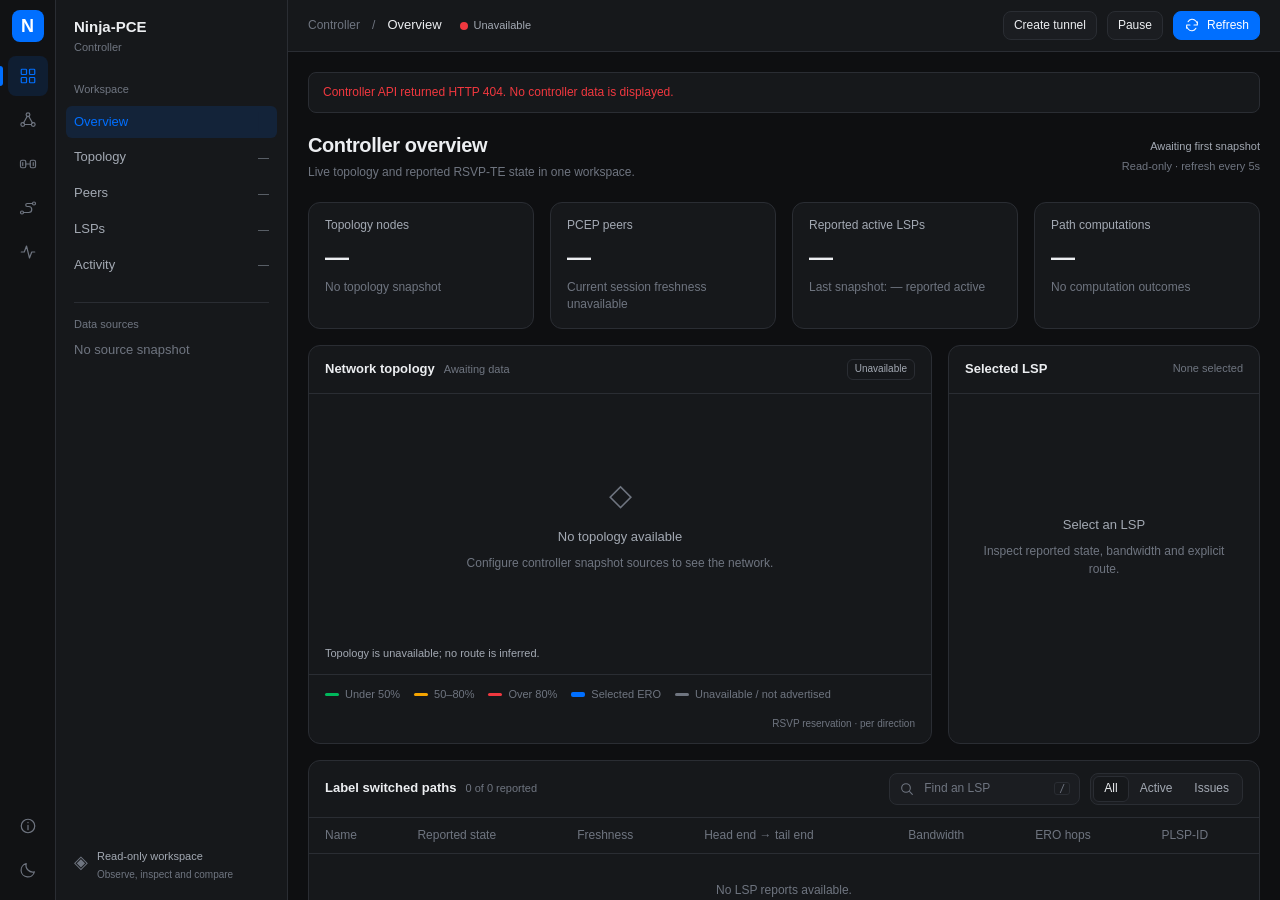
==== src/ninja_pce/web/index.html @ a92d2acd "feat: add gated dashboard tunnel creation and RSVP qualification" ====
<!doctype html>
<html lang="en" data-theme="dark">
<head>
  <meta charset="utf-8">
  <meta name="viewport" content="width=device-width, initial-scale=1">
  <meta name="color-scheme" content="dark light">
  <title>Ninja-PCE · Controller</title>
  <link rel="icon" href="data:image/svg+xml,%3Csvg xmlns='http://www.w3.org/2000/svg' viewBox='0 0 32 32'%3E%3Crect width='32' height='32' rx='8' fill='%23006fff'/%3E%3Ctext x='16' y='23' text-anchor='middle' font-family='Arial,sans-serif' font-size='23' font-weight='600' fill='white'%3EN%3C/text%3E%3C/svg%3E">
  <link rel="stylesheet" href="styles.css">
  <script src="app.js" defer></script>
</head>
<body>
  <a class="skip-link" href="#main-content">Skip to controller</a>
  <div class="app-shell">
    <nav class="rail" aria-label="Controller sections">
      <a class="logo" href="#overview" aria-label="Ninja-PCE overview">N</a>
      <button class="rail-button" data-view="overview" aria-label="Overview" title="Overview" aria-current="page"><svg viewBox="0 0 24 24" aria-hidden="true"><rect x="3" y="3" width="7" height="7" rx="1"/><rect x="14" y="3" width="7" height="7" rx="1"/><rect x="3" y="14" width="7" height="7" rx="1"/><rect x="14" y="14" width="7" height="7" rx="1"/></svg></button>
      <button class="rail-button" data-view="topology" aria-label="Topology" title="Topology"><svg viewBox="0 0 24 24" aria-hidden="true"><circle cx="12" cy="5" r="2.5"/><circle cx="5" cy="18" r="2.5"/><circle cx="19" cy="18" r="2.5"/><path d="m11 7-5 9m7-9 5 9M8 18h8"/></svg></button>
      <button class="rail-button" data-view="peers" aria-label="Peers" title="Peers"><svg viewBox="0 0 24 24" aria-hidden="true"><rect x="2" y="7" width="7" height="10" rx="2"/><rect x="15" y="7" width="7" height="10" rx="2"/><path d="M9 12h6M5 10v4m14-4v4"/></svg></button>
      <button class="rail-button" data-view="lsps" aria-label="LSPs" title="LSPs"><svg viewBox="0 0 24 24" aria-hidden="true"><circle cx="4" cy="18" r="2"/><circle cx="20" cy="6" r="2"/><path d="M6 18h7a4 4 0 0 0 0-8h-2a2 2 0 0 1 0-4h7"/></svg></button>
      <button class="rail-button" data-view="activity" aria-label="Activity" title="Activity"><svg viewBox="0 0 24 24" aria-hidden="true"><path d="M3 12h4l3-8 4 16 3-8h4"/></svg></button>
      <div class="spacer"></div>
      <button class="rail-button" id="info-toggle" aria-label="Controller information" title="Controller information"><svg viewBox="0 0 24 24" aria-hidden="true"><circle cx="12" cy="12" r="9"/><path d="M12 11v6m0-10v.5"/></svg></button>
      <button class="rail-button" id="theme-toggle" aria-label="Switch to light theme" title="Switch to light theme"><svg viewBox="0 0 24 24" aria-hidden="true"><path d="M20.5 14.4A9 9 0 0 1 9.6 3.5a9 9 0 1 0 10.9 10.9Z"/></svg></button>
    </nav>

    <aside class="panel">
      <div class="panel-title">Ninja-PCE <span class="version-tag">Controller</span></div>
      <div class="panel-label">Workspace</div>
      <nav class="section-nav" aria-label="Workspace">
        <button class="nav-link on" data-view="overview" aria-current="page"><span>Overview</span></button>
        <button class="nav-link" data-view="topology"><span>Topology</span><span class="n" id="nav-nodes">—</span></button>
        <button class="nav-link" data-view="peers"><span>Peers</span><span class="n" id="nav-peers">—</span></button>
        <button class="nav-link" data-view="lsps"><span>LSPs</span><span class="n" id="nav-lsps">—</span></button>
        <button class="nav-link" data-view="activity"><span>Activity</span><span class="n" id="nav-events">—</span></button>
      </nav>
      <div class="panel-divider"></div>
      <div class="panel-label">Data sources</div>
      <div id="sidebar-sources" class="sidebar-sources"><p class="muted">Waiting for controller…</p></div>
      <div class="panel-footer"><span class="read-only-icon" aria-hidden="true">◈</span><div>Read-only workspace<small>Observe, inspect and compare</small></div></div>
    </aside>

    <main class="main">
      <header class="topbar">
        <div class="topbar-location"><span class="breadcrumb">Controller</span><span class="breadcrumb-divider">/</span><h1 id="page-title">Overview</h1></div>
        <span class="connection-status" id="connection-status"><span class="dot unknown"></span><span>Connecting</span></span>
        <div class="spacer"></div>
        <button class="button compact" id="create-tunnel-button">Create tunnel</button>
        <button class="button compact" id="poll-toggle" aria-pressed="false" title="Pause automatic refresh">Pause</button>
        <button class="button primary compact" id="refresh-button"><svg viewBox="0 0 24 24" aria-hidden="true"><path d="M20 7v5h-5M4 17v-5h5"/><path d="M6.1 7a7 7 0 0 1 11.6-1L20 9M4 15l2.3 3A7 7 0 0 0 17.9 17"/></svg><span>Refresh</span></button>
      </header>

      <div class="content" id="main-content" tabindex="-1">
        <div class="banner demo-banner" id="demo-banner" role="status" hidden><span class="dot warn"></span><div><strong>Demo workspace</strong><span>Synthetic example data. No live controller or forwarding claim.</span></div><span class="banner-tag">Demo</span></div>
        <div class="banner error-banner" id="error-banner" role="status" hidden></div>
        <div class="page-intro"><div><h2 id="view-heading">Controller overview</h2><p id="view-description">Live topology and reported RSVP-TE state in one workspace.</p></div><div class="snapshot-meta"><span id="snapshot-label">Awaiting first snapshot</span><span id="poll-label">Read-only · automatic refresh</span></div></div>

        <section class="stats" data-views="overview" aria-label="Controller summary">
          <article class="card stat"><div class="stat-label">Topology nodes</div><div class="stat-value" id="stat-nodes">—</div><div class="stat-detail" id="stat-links">No topology snapshot</div></article>
          <article class="card stat"><div class="stat-label">PCEP peers</div><div class="stat-value" id="stat-peers">—</div><div class="stat-detail" id="stat-peer-detail">Session state unavailable</div></article>
          <article class="card stat"><div class="stat-label">Reported active LSPs</div><div class="stat-value" id="stat-lsps">—</div><div class="stat-detail" id="stat-lsp-detail">Not forwarding verification</div></article>
          <article class="card stat"><div class="stat-label">Path computations</div><div class="stat-value" id="stat-computations">—</div><div class="stat-detail" id="stat-computation-detail">No computation snapshot</div></article>
        </section>

        <section class="two-column" data-views="overview topology lsps" aria-label="Topology and selected LSP">
          <article class="card topology-card">
            <header><div class="card-heading"><h3>Network topology</h3><span id="topology-name" class="header-detail">Awaiting data</span></div><span class="tag" id="topology-freshness">Unknown</span></header>
            <div class="topology-body"><div id="topology-empty" class="empty-state"><span class="empty-mark" aria-hidden="true">◇</span><strong>No topology available</strong><p>Configure controller snapshot sources to see the network.</p></div><svg id="topology-svg" viewBox="0 0 650 300" role="img" aria-label="Directed TE topology and selected reported ERO" hidden></svg></div>
            <div class="topology-caption" id="topology-caption">Select an LSP to inspect its reported explicit route.</div>
            <div class="legend"><span><i class="swatch green"></i>Under 50%</span><span><i class="swatch amber"></i>50–80%</span><span><i class="swatch red"></i>Over 80%</span><span><i class="swatch selected"></i>Selected ERO</span><span><i class="swatch"></i>Unavailable / not advertised</span><span class="legend-note">RSVP reservation · per direction</span></div>
            <div class="topology-inspector" id="topology-inspector" hidden></div>
          </article>
          <article class="card details-card"><header><h3>Selected LSP</h3><span class="header-detail" id="selected-lsp-label">None selected</span></header><div class="card-body" id="lsp-details"><div class="empty-state detail-empty"><strong>Select an LSP</strong><p>Inspect reported state, requested bandwidth and explicit route.</p></div></div></article>
        </section>

        <section class="card" data-views="overview lsps" aria-labelledby="lsps-heading">
          <header class="table-header"><div class="card-heading"><h3 id="lsps-heading">Label switched paths</h3><span class="header-detail" id="lsp-count">0 reported</span></div><div class="table-controls"><label class="search-box"><svg viewBox="0 0 24 24" aria-hidden="true"><circle cx="10.5" cy="10.5" r="6.5"/><path d="m16 16 4 4"/></svg><input id="lsp-search" type="search" placeholder="Find an LSP" aria-label="Find an LSP" autocomplete="off"><kbd>/</kbd></label><div class="segmented" aria-label="LSP filter"><button data-lsp-filter="all" aria-pressed="true">All</button><button data-lsp-filter="active" aria-pressed="false">Active</button><button data-lsp-filter="issues" aria-pressed="false">Issues</button></div></div></header>
          <div class="tbl-wrap"><table><thead><tr><th scope="col">Name</th><th scope="col">Reported state</th><th scope="col">Freshness</th><th scope="col">Head end → tail end</th><th scope="col">Bandwidth</th><th scope="col">ERO hops</th><th scope="col">PLSP-ID</th></tr></thead><tbody id="lsp-table-body"><tr><td colspan="7" class="table-empty">No LSP reports available.</td></tr></tbody></table></div>
          <footer class="card-footer">Reported state is control-plane evidence. RSVP admission and forwarding require independent checks.</footer>
        </section>

        <section class="card" data-views="topology" aria-labelledby="links-heading" hidden><header><div class="card-heading"><h3 id="links-heading">Directed TE links</h3><span class="header-detail">Advertised bandwidth</span></div><span class="header-detail" id="link-count">0 links</span></header><div class="tbl-wrap"><table><thead><tr><th scope="col">Direction</th><th scope="col">Receiving interface</th><th scope="col">TE metric</th><th scope="col">Reservable</th><th scope="col">Reserved</th><th scope="col">Available</th><th scope="col">Reservation</th></tr></thead><tbody id="link-table-body"></tbody></table></div><footer class="card-footer">Values come from the topology snapshot, not sums of LSP reports. Unknown values remain unknown.</footer></section>

        <section class="source-grid" data-views="peers" id="source-cards" aria-label="Source health" hidden></section>
        <section class="card" data-views="peers" aria-labelledby="peers-heading" hidden><header><h3 id="peers-heading">Protocol peers</h3><span class="header-detail">Observed sessions</span></header><div class="tbl-wrap"><table><thead><tr><th scope="col">Peer</th><th scope="col">Protocol</th><th scope="col">Session</th><th scope="col">Freshness</th><th scope="col">Synchronization</th><th scope="col">Capabilities</th><th scope="col">Reports</th></tr></thead><tbody id="peer-table-body"></tbody></table></div></section>
        <section class="card" data-views="peers" aria-labelledby="ledger-heading" hidden><header><h3 id="ledger-heading">Reservation ledger</h3><span class="tag" id="ledger-status">Unconfigured</span></header><div id="ledger-body" class="card-body"></div></section>

        <section class="card" data-views="activity" aria-labelledby="computations-heading" hidden><header><h3 id="computations-heading">Computation outcomes</h3><span class="header-detail">Advice and initial-path attempts</span></header><div class="tbl-wrap"><table><thead><tr><th scope="col">Time</th><th scope="col">Peer</th><th scope="col">Outcome</th><th scope="col">Path / reason</th><th scope="col">Bandwidth</th><th scope="col">Acknowledgment</th></tr></thead><tbody id="computation-table-body"></tbody></table></div><footer class="card-footer">Acknowledgment means processing was reported; it does not establish RSVP admission or operational success.</footer></section>
        <section class="card log-card" data-views="overview activity" aria-labelledby="events-heading"><header><div class="card-heading"><h3 id="events-heading">Controller activity</h3><span class="header-detail" id="event-count">Latest 80 events</span></div><div class="segmented" aria-label="Activity filter"><button data-log-filter="all" aria-pressed="true">All</button><button data-log-filter="warning" aria-pressed="false">Warnings</button><button data-log-filter="error" aria-pressed="false">Errors</button></div></header><div id="event-log" class="log-viewer" role="log" aria-label="Controller events" aria-live="off" tabindex="0"><p class="log-empty">No controller events available.</p></div><footer class="card-footer"><span id="log-timezone">Times shown in your browser’s local timezone.</span><span>No simulated event feed</span></footer></section>
        <footer class="workspace-footer"><span>Ninja-PCE · Experimental controller</span><span>Read-only observation</span></footer>
      </div>
    </main>
  </div>
  <dialog id="info-dialog" aria-labelledby="info-heading"><div class="dialog-heading"><h2 id="info-heading">Controller information</h2><button class="button compact" id="info-close">Close</button></div><p>This dashboard reads local controller snapshots. Tunnel creation requires separate operator access and a qualified headend. There is no public teardown control.</p><dl class="kv"><dt>Endpoint</dt><dd class="mono">GET /api/controller</dd><dt>Refresh</dt><dd id="info-refresh">Waiting for snapshot</dd><dt>Mode</dt><dd id="info-mode">Unknown</dd></dl><p class="muted">A reported ACTIVE LSP, a PCUpd acknowledgment and advertised reserved bandwidth are separate observations. None alone proves forwarding.</p><div id="info-sources"></div></dialog>
  <dialog id="create-tunnel-dialog" aria-labelledby="create-tunnel-heading">
    <div class="dialog-heading"><h2 id="create-tunnel-heading">Create tunnel</h2><button class="button compact" id="create-tunnel-close" type="button">Close</button></div>
    <p class="muted">Create an RSVP-TE LSP between two routers. Customer traffic steering is configured separately.</p>
    <p id="creation-policy" class="creation-policy">Checking operator access and headend support…</p>
    <form id="create-tunnel-form">
      <fieldset id="creation-fields" disabled>
        <div class="creation-grid"><label>Headend<select id="creation-headend" required></select></label><label>Destination<select id="creation-destination" required></select></label></div>
        <label class="creation-bandwidth">Bandwidth <span class="muted">Mbps</span><input id="creation-bandwidth" type="number" min="0.001" step="0.001" value="1" required inputmode="decimal"></label>
      </fieldset>
      <div id="creation-status" class="creation-status" role="status" aria-live="polite"></div>
      <div class="creation-actions"><button class="button" id="creation-check" type="button" hidden>Check status</button><button class="button primary" id="creation-submit" type="submit" disabled>Create tunnel</button></div>
    </form>
  </dialog>
</body>
</html>
---- src/ninja_pce/web/styles.css ----
:root{
  --font:'Inter',-apple-system,'Segoe UI',Roboto,Arial,sans-serif;
  --mono:ui-monospace,'SF Mono',Menlo,Consolas,monospace;
  --blue:#006fff; --blue-hover:#3a8dff; --blue-soft:rgba(0,111,255,.13);
  --green:#00b85c; --amber:#f5a400; --red:#f0383f;
  --r-sm:6px; --r-md:8px; --r-lg:12px;
  --rail:56px; --panel:232px; --top:52px;
  --t:.14s cubic-bezier(.2,.7,.3,1);
  --on-accent:#fff;
}
[data-theme="light"]{
  --bg:#f4f5f7; --surface:#fff; --surface-2:#f9fafb; --rail-bg:#fff;
  --border:#e3e5e9; --text:#1b1d21; --text-2:#5c6370; --text-3:#8b929e;
  --hover:rgba(15,20,30,.05); --node:#fff;
}
[data-theme="dark"]{
  --bg:#0e0f11; --surface:#16181b; --surface-2:#1b1d21; --rail-bg:#111214;
  --border:#2a2d33; --text:#eceef1; --text-2:#a3a9b3; --text-3:#6f7580;
  --hover:rgba(255,255,255,.06); --node:#1b1d21;
}
*{box-sizing:border-box}
[hidden]{display:none!important}
body{margin:0;background:var(--bg);color:var(--text);font:400 13px/1.45 var(--font);-webkit-font-smoothing:antialiased;padding:env(safe-area-inset-top) 0 env(safe-area-inset-bottom);font-variant-numeric:tabular-nums}
button,input{font:inherit}
button{cursor:pointer}
button:disabled{cursor:wait;opacity:.6}
button,a,input{ -webkit-tap-highlight-color:transparent }
:focus-visible{outline:2px solid var(--blue);outline-offset:2px}
h1,h2,h3,p{margin:0}
h1{font-size:13px;font-weight:500}
h2{font-size:20px;font-weight:600;letter-spacing:-.02em}
h3{font-size:13px;font-weight:600}
svg{display:block}
button svg,.search-box svg{width:16px;height:16px;fill:none;stroke:currentColor;stroke-width:1.6;stroke-linecap:round;stroke-linejoin:round;flex:none}
.muted{color:var(--text-3)}
.mono{font-family:var(--mono);font-size:12px;color:var(--text-2);overflow-wrap:anywhere}
.spacer{flex:1}
.skip-link{position:fixed;left:70px;top:-60px;z-index:20;background:var(--surface);color:var(--blue);padding:10px 14px;border:1px solid var(--border);border-radius:var(--r-md)}
.skip-link:focus{top:10px}
.app-shell{height:100dvh;display:grid;grid-template-columns:var(--rail) var(--panel) minmax(0,1fr);overflow:hidden}
.rail{background:var(--rail-bg);border-right:1px solid var(--border);display:flex;flex-direction:column;align-items:center;padding:10px 0;gap:4px;min-height:0}
.logo{width:32px;height:32px;border-radius:var(--r-md);background:var(--blue);color:var(--on-accent);font-size:18px;font-weight:600;text-decoration:none;display:grid;place-items:center;margin-bottom:10px}
.rail-button{position:relative;width:40px;height:40px;background:transparent;border:0;border-radius:var(--r-md);color:var(--text-3);display:grid;place-items:center;transition:background var(--t),color var(--t);flex:none}
.rail-button svg{width:18px;height:18px}
.rail-button:hover{background:var(--hover);color:var(--text)}
.rail-button[aria-current="page"]{background:var(--blue-soft);color:var(--blue)}
.rail-button[aria-current="page"]:before{content:"";position:absolute;left:-8px;top:10px;bottom:10px;width:3px;border-radius:0 3px 3px 0;background:var(--blue)}
.panel{background:var(--surface);border-right:1px solid var(--border);padding:16px 10px;display:flex;flex-direction:column;min-height:0;overflow-y:auto}
.panel-title{font-size:15px;font-weight:600;padding:0 8px 12px;display:flex;flex-direction:column;gap:2px}
.version-tag{font-size:11px;font-weight:400;color:var(--text-3)}
.panel-label{font-size:11px;color:var(--text-3);padding:14px 8px 8px}
.section-nav{display:grid;gap:3px}
.nav-link{border:0;background:transparent;width:100%;display:flex;justify-content:space-between;align-items:center;padding:7px 8px;border-radius:var(--r-sm);color:var(--text-2);text-align:left;transition:background var(--t),color var(--t)}
.nav-link:hover{background:var(--hover);color:var(--text)}
.nav-link.on{background:var(--blue-soft);color:var(--blue);font-weight:500}
.n{font-size:11px;color:var(--text-3)}
.panel-divider{border-top:1px solid var(--border);margin:20px 8px 0}
.sidebar-sources{display:grid;gap:3px;padding:0 8px}
.sidebar-source{display:grid;grid-template-columns:8px 1fr auto;gap:8px;align-items:center;padding:7px 0;font-size:12px;color:var(--text-2)}
.sidebar-source small{font-size:10px;color:var(--text-3)}
.panel-footer{margin-top:auto;padding:24px 8px 2px;display:flex;gap:9px;color:var(--text-2);font-size:11px;align-items:flex-start}
.panel-footer small{display:block;color:var(--text-3);font-size:10px;margin-top:3px}
.read-only-icon{color:var(--text-3);font-size:18px}
.main{display:flex;flex-direction:column;min-height:0;min-width:0}
.topbar{height:var(--top);flex:none;display:flex;align-items:center;background:var(--surface);border-bottom:1px solid var(--border);padding:0 20px;gap:10px}
.topbar-location{display:flex;align-items:center;gap:12px;white-space:nowrap}
.breadcrumb,.breadcrumb-divider{color:var(--text-3);font-size:12px}
.connection-status{display:inline-flex;align-items:center;gap:6px;color:var(--text-2);font-size:11px;margin-left:8px;white-space:nowrap}
.dot{width:8px;height:8px;border-radius:50%;background:var(--green);display:inline-block;flex:none}
.dot.warn{background:var(--amber)}
.dot.off{background:var(--red)}
.dot.unknown{background:var(--text-3)}
.content{overflow-y:auto;overflow-x:hidden;min-height:0;display:grid;grid-template-columns:minmax(0,1fr);grid-auto-rows:max-content;gap:16px;padding:20px;align-content:start;scrollbar-color:var(--border) transparent}
.page-intro{display:flex;justify-content:space-between;gap:16px;align-items:center;padding:2px 0 4px}
.page-intro p{color:var(--text-3);font-size:12px;margin-top:4px}
.snapshot-meta{display:grid;gap:4px;text-align:right;color:var(--text-3);font-size:11px;flex:none}
.snapshot-meta span:first-child{color:var(--text-2)}
.card{background:var(--surface);border:1px solid var(--border);border-radius:var(--r-lg);min-width:0;overflow:hidden}
.card>header{display:flex;justify-content:space-between;align-items:center;gap:12px;padding:12px 16px;border-bottom:1px solid var(--border);min-height:48px}
.card-heading{display:flex;gap:9px;align-items:baseline;min-width:0;flex-wrap:wrap}
.header-detail{font-weight:400;font-size:11px;color:var(--text-3);overflow-wrap:anywhere}
.card-body{padding:16px}
.card-footer{display:flex;justify-content:space-between;gap:12px;padding:10px 16px;border-top:1px solid var(--border);font-size:10px;color:var(--text-3);line-height:1.5}
.stats{display:grid;grid-template-columns:repeat(auto-fit,minmax(170px,1fr));gap:16px}
.stat{padding:14px 16px}
.stat-label{font-size:12px;color:var(--text-2)}
.stat-value{font-size:24px;font-weight:600;letter-spacing:-.01em;margin:6px 0 4px}
.stat-detail{font-size:12px;color:var(--text-3)}
.two-column{display:grid;grid-template-columns:minmax(0,2fr) minmax(280px,1fr);gap:16px;align-items:stretch}
.button{border:1px solid var(--border);background:var(--surface-2);color:var(--text);padding:6px 12px;border-radius:var(--r-md);font:inherit;display:inline-flex;gap:7px;align-items:center;justify-content:center;transition:background var(--t),border-color var(--t),color var(--t);white-space:nowrap;text-decoration:none}
.button:hover{background:var(--hover)}
.button.primary{background:var(--blue);border-color:var(--blue);color:var(--on-accent)}
.button.primary:hover{background:var(--blue-hover);border-color:var(--blue-hover)}
.button.compact{padding:5px 10px;font-size:12px}
.segmented{display:inline-flex;background:var(--surface-2);border:1px solid var(--border);border-radius:var(--r-md);padding:2px;flex:none}
.segmented button{border:1px solid transparent;background:transparent;color:var(--text-2);padding:3px 10px;border-radius:var(--r-sm);font-size:12px;transition:background var(--t),color var(--t)}
.segmented button:hover{color:var(--text);background:var(--hover)}
.segmented button[aria-pressed="true"]{background:var(--surface);color:var(--text);border-color:var(--border)}
.tag{border:1px solid var(--border);border-radius:var(--r-sm);padding:2px 7px;font-size:10px;color:var(--text-2);font-weight:400;white-space:nowrap}
.status-pill{display:inline-flex;gap:6px;align-items:center;font-size:12px;white-space:nowrap;color:var(--text-2)}
.topology-card{display:flex;flex-direction:column}
.topology-body{padding:6px 14px 0;min-height:252px;display:grid;align-items:center;flex:1}
#topology-svg{width:100%;height:auto;max-height:400px;overflow:visible}
.topology-caption{padding:0 16px 12px;font-size:11px;color:var(--text-2);min-height:28px}
.legend{display:flex;align-items:center;gap:14px;flex-wrap:wrap;border-top:1px solid var(--border);padding:12px 16px;color:var(--text-3);font-size:11px}
.legend>span{display:inline-flex;align-items:center;gap:6px;white-space:nowrap}
.legend .legend-note{margin-left:auto;font-size:10px}
.swatch{width:14px;height:3px;border-radius:2px;display:inline-block;background:var(--text-3)}
.swatch.green{background:var(--green)}
.swatch.amber{background:var(--amber)}
.swatch.red{background:var(--red)}
.swatch.selected{background:var(--blue);height:5px}
.topology-link{fill:none;stroke-width:3;stroke-linecap:round;opacity:.55;stroke:var(--text-3)}
.topology-link.green{stroke:var(--green)}
.topology-link.amber{stroke:var(--amber)}
.topology-link.red{stroke:var(--red)}
.topology-link.unavailable{stroke:var(--text-3);stroke-dasharray:5 5;opacity:.4}
.link-hit{fill:none;stroke:transparent;stroke-width:14;cursor:pointer}
.link-label{font-size:9.5px;fill:var(--text-3);text-anchor:middle;font-family:var(--font);pointer-events:none;paint-order:stroke;stroke:var(--surface);stroke-width:4px;stroke-linejoin:round}
.link-group:hover .topology-link,.link-group:focus .topology-link,.link-group.selected .topology-link{opacity:1;stroke-width:4}
.selected-path{fill:none;stroke:var(--blue);stroke-width:5;stroke-linecap:round;stroke-linejoin:round;opacity:.9;pointer-events:none}
.selected-path.flow{stroke-dasharray:10 8;animation:flow .8s linear infinite}
.selected-path.pending{stroke:var(--amber)}
.selected-path.down{stroke:var(--red);stroke-dasharray:3 9}
.selected-path.stale{stroke:var(--text-3);stroke-dasharray:5 7}
.path-arrow{fill:var(--blue)}
.link-arrow{fill:var(--text-3)}
.topology-node{fill:var(--node);stroke:var(--border);stroke-width:1.5}
.topology-node.edge{stroke:var(--blue);stroke-width:2}
.node-group{cursor:pointer}
.node-group:hover .topology-node,.node-group:focus .topology-node,.node-group.selected .topology-node{stroke:var(--blue);stroke-width:2.5}
.node-symbol{fill:none;stroke:var(--text-2);stroke-width:1.4;stroke-linecap:round;stroke-linejoin:round;pointer-events:none}
.node-label{font:500 11px var(--font);fill:var(--text);text-anchor:middle;pointer-events:none}
.node-address{font:9px var(--mono);fill:var(--text-3);text-anchor:middle;pointer-events:none}
.node-group.unavailable .topology-node{stroke:var(--text-3);stroke-dasharray:4 3;fill:var(--surface-2)}
.node-group.unavailable .node-symbol{stroke:var(--text-3)}
.node-status{font:9px var(--font);fill:var(--text-2);text-anchor:middle;pointer-events:none}
.topology-inspector{border-top:1px solid var(--border);padding:10px 16px;background:var(--surface-2);font-size:11px;color:var(--text-2);display:flex;gap:10px;align-items:center;justify-content:space-between}
.topology-inspector .button{padding:2px 7px;font-size:10px}
.empty-state{padding:30px 16px;text-align:center;color:var(--text-2);display:flex;flex-direction:column;gap:8px;align-items:center;justify-content:center}
.empty-state strong{font-size:13px;font-weight:500}
.empty-state p{font-size:12px;color:var(--text-3);max-width:320px}
.empty-mark{font-size:30px;color:var(--text-3);margin-bottom:3px}
.detail-empty{min-height:275px}
.detail-name{font-size:16px;font-weight:600;margin-bottom:3px;overflow-wrap:anywhere}
.detail-subtitle{font-size:11px;color:var(--text-3);margin-bottom:18px;overflow-wrap:anywhere}
.kv{display:grid;grid-template-columns:auto minmax(0,1fr);gap:7px 16px;margin:0;font-size:12px}
.kv dt{color:var(--text-3)}
.kv dd{text-align:right;margin:0;color:var(--text-2);overflow-wrap:anywhere}
.detail-note{font-size:11px;color:var(--text-3);margin-top:14px;line-height:1.5}
.detail-note.warning{color:var(--amber)}
.detail-note.error{color:var(--red)}
.route-heading{display:flex;justify-content:space-between;font-size:11px;color:var(--text-3);border-top:1px solid var(--border);padding-top:14px;margin:16px 0 7px}
.route-list{list-style:none;padding:0;margin:0}
.route-list li{position:relative;display:flex;justify-content:space-between;align-items:baseline;gap:12px;padding:5px 0 5px 22px;color:var(--text-2);font-size:11px}
.route-list li:before{content:"";position:absolute;width:8px;height:8px;border-radius:50%;background:var(--blue);left:4px;top:10px}
.route-list li:after{content:"";position:absolute;width:1px;background:var(--border);left:7.5px;top:18px;bottom:-10px}
.route-list li:last-child:after{display:none}
.detail-actions{display:flex;gap:8px;flex-wrap:wrap;margin-top:14px}
.table-controls{display:flex;gap:10px;align-items:center;flex-wrap:wrap;justify-content:flex-end}
.search-box{display:flex;align-items:center;gap:7px;background:var(--surface-2);border:1px solid var(--border);border-radius:var(--r-md);padding:5px 9px;color:var(--text-3)}
.search-box input{background:transparent;border:0;outline:0;color:var(--text);font-size:12px;width:125px;min-width:60px}
.search-box input::placeholder{color:var(--text-3)}
.search-box:focus-within{outline:2px solid var(--blue);outline-offset:2px}
.search-box kbd{font:10px var(--mono);border:1px solid var(--border);border-radius:3px;padding:0 4px}
.tbl-wrap{overflow-x:auto;scrollbar-color:var(--border) transparent}
table{width:100%;border-collapse:collapse;min-width:640px;text-align:left}
th{font-size:12px;font-weight:500;color:var(--text-3);padding:9px 16px;border-bottom:1px solid var(--border);white-space:nowrap}
td{padding:10px 16px;border-bottom:1px solid var(--border);font-size:12px;color:var(--text-2)}
tbody tr:last-child td{border-bottom:0}
tbody tr[data-lsp-id]{cursor:pointer;transition:background var(--t)}
tbody tr[data-lsp-id]:hover{background:var(--hover)}
tbody tr.selected{background:var(--blue-soft)}
.lsp-name{font-weight:500;color:var(--text);white-space:nowrap}
.cell-secondary{display:block;color:var(--text-3);font-size:10px;font-weight:400;margin-top:3px}
.table-empty{text-align:center;padding:28px 16px;color:var(--text-3)}
.nowrap{white-space:nowrap}
.source-grid{display:grid;grid-template-columns:repeat(auto-fit,minmax(190px,1fr));gap:16px}
.source-card{padding:16px}
.source-card h3{margin-bottom:10px}
.source-card p{color:var(--text-3);font-size:11px;margin-top:10px;overflow-wrap:anywhere}
.source-age{font-family:var(--mono);color:var(--text-3);font-size:11px;margin-left:8px}
.log-viewer{font:12px/1.6 var(--mono);height:230px;overflow-y:auto;padding:6px 0;scrollbar-color:var(--border) transparent}
.log-row{display:grid;grid-template-columns:76px 52px 54px minmax(0,1fr);gap:10px;padding:3px 16px;color:var(--text-2)}
.log-row:hover{background:var(--hover)}
.log-time{color:var(--text-3)}
.log-source{color:var(--text-2);overflow:hidden;text-overflow:ellipsis;white-space:nowrap}
.log-message{overflow-wrap:anywhere}
.log-level{color:var(--blue)}
.log-level.warning{color:var(--amber)}
.log-level.error{color:var(--red)}
.log-empty{padding:22px 16px;color:var(--text-3);font:12px var(--font)}
.banner{border:1px solid var(--border);border-radius:var(--r-md);background:var(--surface);display:flex;align-items:center;gap:10px;padding:11px 14px;font-size:12px}
.banner div{display:grid;gap:2px}
.banner strong{font-weight:500}
.banner span:not(.dot):not(.banner-tag){color:var(--text-2);font-size:11px}
.banner-tag{margin-left:auto;color:var(--amber);font-size:11px;border:1px solid var(--border);border-radius:var(--r-sm);padding:2px 7px}
.error-banner{color:var(--red)}
.workspace-footer{display:flex;justify-content:space-between;gap:12px;color:var(--text-3);font-size:10px;padding:2px 0 6px}
dialog{background:var(--surface);color:var(--text);border:1px solid var(--border);border-radius:var(--r-lg);padding:20px;width:min(460px,calc(100vw - 32px));font:13px/1.6 var(--font)}
dialog::backdrop{background:var(--hover)}
.dialog-heading{display:flex;justify-content:space-between;align-items:center;gap:16px;margin-bottom:16px}
.dialog-heading h2{font-size:15px;letter-spacing:0}
dialog p{margin:16px 0;color:var(--text-2);font-size:12px}
dialog .kv{border-top:1px solid var(--border);border-bottom:1px solid var(--border);padding:14px 0}
#info-sources{display:grid;gap:7px;color:var(--text-3);font-size:11px}
@keyframes flow{to{stroke-dashoffset:-18}}
@media(max-width:900px){
  .app-shell{grid-template-columns:var(--rail) minmax(0,1fr)}
  .panel{display:none}
  .two-column{grid-template-columns:minmax(0,1fr)}
  .log-row{grid-template-columns:70px 48px minmax(0,1fr)}
  .log-source{display:none}
  .topbar{padding:0 12px;gap:7px}
  .topbar-location{min-width:0;overflow:hidden;gap:8px}
  .topbar .button{flex:none}
  .breadcrumb,.breadcrumb-divider{display:none}
  .connection-status{font-size:10px;margin-left:0}
  .content{padding:16px 12px}
  .page-intro{flex-wrap:wrap;gap:8px}
  .snapshot-meta{text-align:left}
  .page-intro h2{font-size:18px}
  .card>header.table-header{flex-wrap:wrap}
  .table-controls{justify-content:flex-start;width:100%}
  .search-box{flex:1}
  .search-box input{width:100%}
  .legend .legend-note{margin-left:0}
  .stats{grid-template-columns:repeat(auto-fit,minmax(140px,1fr));gap:12px}
  .card-heading{gap:5px}
  .topology-body{min-height:200px;padding:6px 4px 0}
  .card-footer{flex-wrap:wrap;gap:4px}
}
@media(prefers-reduced-motion:reduce){*,*:before,*:after{transition:none!important;animation:none!important;scroll-behavior:auto!important}}
/* Operator intent dialog; topology rendering remains independent of creation. */
#create-tunnel-dialog { width: min(520px, calc(100vw - 32px)); }
.creation-policy { border: 1px solid var(--border); border-radius: 8px; padding: 12px; font-size: 13px; }
#creation-fields { border: 0; margin: 18px 0; padding: 0; }
.creation-grid { display: grid; grid-template-columns: 1fr 1fr; gap: 16px; }
#creation-fields label { display: flex; flex-direction: column; gap: 8px; font-size: 13px; }
#creation-fields select, #creation-fields input { width: 100%; box-sizing: border-box; border: 1px solid var(--border); background: var(--bg); color: var(--text); border-radius: 6px; padding: 10px; font: inherit; }
#creation-fields select:focus-visible, #creation-fields input:focus-visible { outline: 2px solid var(--blue); outline-offset: 2px; }
.creation-bandwidth { margin-top: 18px; max-width: 180px; }
.creation-status { overflow-wrap: anywhere; font-size: 13px; line-height: 1.6; }
.creation-status .mono { display: block; margin: 8px 0; font-size: 11px; }
.creation-actions { display: flex; justify-content: flex-end; gap: 8px; margin-top: 20px; }
@media (max-width: 600px) { .creation-grid { grid-template-columns: 1fr; } #create-tunnel-button { padding: 6px 9px; font-size: 11px; } }
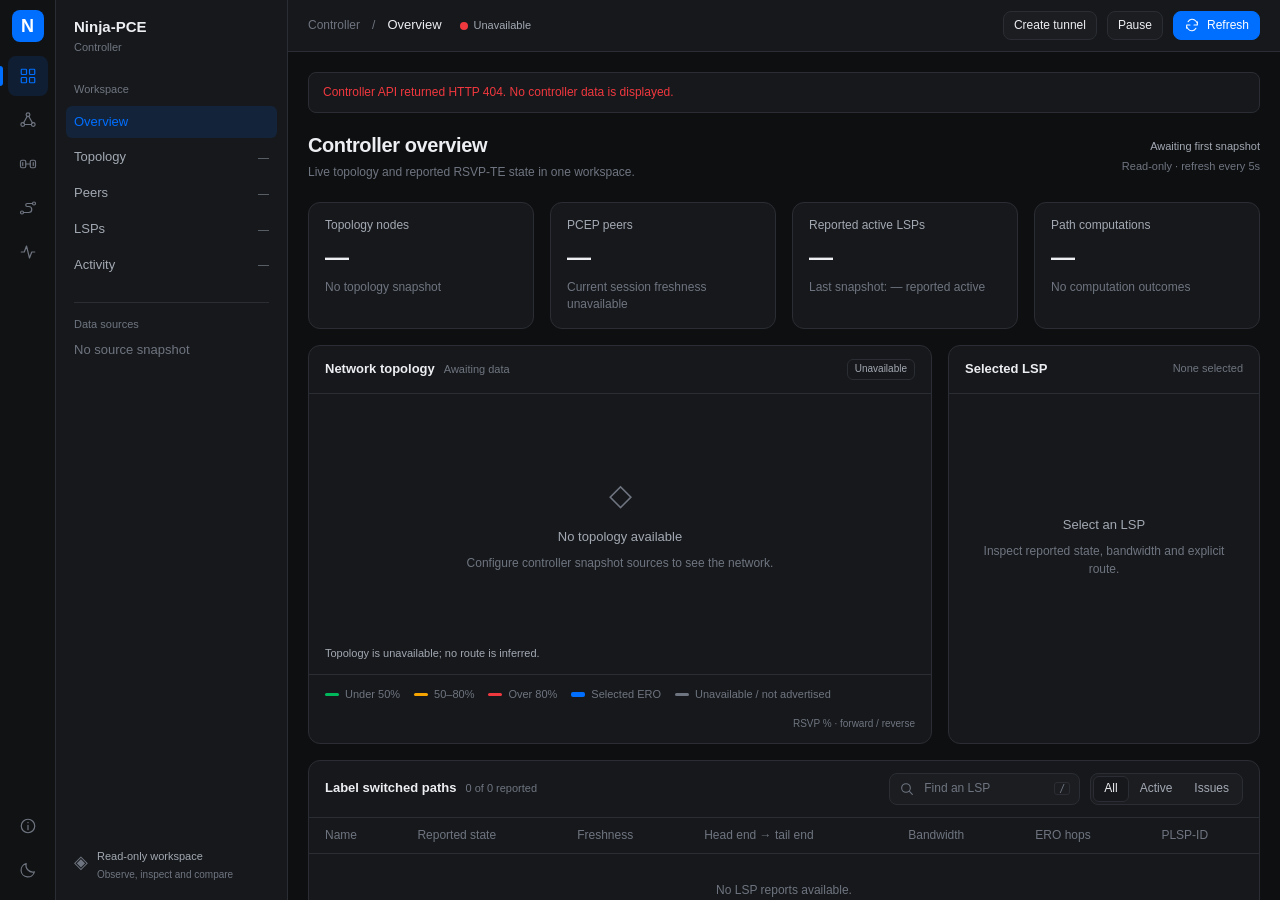
==== commit 18051b52: "fix: combine directional topology reservation labels" ====
--- a/src/ninja_pce/web/index.html
+++ b/src/ninja_pce/web/index.html
@@ -67,7 +67,7 @@
             <header><div class="card-heading"><h3>Network topology</h3><span id="topology-name" class="header-detail">Awaiting data</span></div><span class="tag" id="topology-freshness">Unknown</span></header>
             <div class="topology-body"><div id="topology-empty" class="empty-state"><span class="empty-mark" aria-hidden="true">◇</span><strong>No topology available</strong><p>Configure controller snapshot sources to see the network.</p></div><svg id="topology-svg" viewBox="0 0 650 300" role="img" aria-label="Directed TE topology and selected reported ERO" hidden></svg></div>
             <div class="topology-caption" id="topology-caption">Select an LSP to inspect its reported explicit route.</div>
-            <div class="legend"><span><i class="swatch green"></i>Under 50%</span><span><i class="swatch amber"></i>50–80%</span><span><i class="swatch red"></i>Over 80%</span><span><i class="swatch selected"></i>Selected ERO</span><span><i class="swatch"></i>Unavailable / not advertised</span><span class="legend-note">RSVP reservation · per direction</span></div>
+            <div class="legend"><span><i class="swatch green"></i>Under 50%</span><span><i class="swatch amber"></i>50–80%</span><span><i class="swatch red"></i>Over 80%</span><span><i class="swatch selected"></i>Selected ERO</span><span><i class="swatch"></i>Unavailable / not advertised</span><span class="legend-note" title="First value: left to right, or top to bottom for vertical links. Second value: reverse direction. Hover a label for named directions.">RSVP % · forward / reverse</span></div>
             <div class="topology-inspector" id="topology-inspector" hidden></div>
           </article>
           <article class="card details-card"><header><h3>Selected LSP</h3><span class="header-detail" id="selected-lsp-label">None selected</span></header><div class="card-body" id="lsp-details"><div class="empty-state detail-empty"><strong>Select an LSP</strong><p>Inspect reported state, requested bandwidth and explicit route.</p></div></div></article>
@@ -99,8 +99,15 @@
     <form id="create-tunnel-form">
       <fieldset id="creation-fields" disabled>
         <div class="creation-grid"><label>Headend<select id="creation-headend" required></select></label><label>Destination<select id="creation-destination" required></select></label></div>
-        <label class="creation-bandwidth">Bandwidth <span class="muted">Mbps</span><input id="creation-bandwidth" type="number" min="0.001" step="0.001" value="1" required inputmode="decimal"></label>
+        <label class="creation-bandwidth">Bandwidth <span class="muted">Mbps</span><input id="creation-bandwidth" type="number" min="0.000001" step="0.000001" value="1" required inputmode="decimal"></label>
       </fieldset>
+      <section id="creation-preview" class="creation-preview" aria-labelledby="creation-preview-heading" hidden>
+        <h3 id="creation-preview-heading">Configuration preview</h3>
+        <p id="creation-preview-path" class="mono"></p>
+        <p id="creation-preview-bandwidth"></p>
+        <pre id="creation-preview-config" class="mono" tabindex="0" aria-label="Generated router configuration"></pre>
+        <p id="creation-preview-expiry" class="muted"></p>
+      </section>
       <div id="creation-status" class="creation-status" role="status" aria-live="polite"></div>
       <div class="creation-actions"><button class="button" id="creation-check" type="button" hidden>Check status</button><button class="button primary" id="creation-submit" type="submit" disabled>Create tunnel</button></div>
     </form>
--- a/src/ninja_pce/web/styles.css
+++ b/src/ninja_pce/web/styles.css
@@ -116,7 +116,7 @@
 .topology-link.red{stroke:var(--red)}
 .topology-link.unavailable{stroke:var(--text-3);stroke-dasharray:5 5;opacity:.4}
 .link-hit{fill:none;stroke:transparent;stroke-width:14;cursor:pointer}
-.link-label{font-size:9.5px;fill:var(--text-3);text-anchor:middle;font-family:var(--font);pointer-events:none;paint-order:stroke;stroke:var(--surface);stroke-width:4px;stroke-linejoin:round}
+.link-label{font-size:9.5px;fill:var(--text-2);text-anchor:middle;dominant-baseline:central;font-family:var(--font);cursor:help;paint-order:stroke;stroke:var(--surface);stroke-width:5px;stroke-linejoin:round}
 .link-group:hover .topology-link,.link-group:focus .topology-link,.link-group.selected .topology-link{opacity:1;stroke-width:4}
 .selected-path{fill:none;stroke:var(--blue);stroke-width:5;stroke-linecap:round;stroke-linejoin:round;opacity:.9;pointer-events:none}
 .selected-path.flow{stroke-dasharray:10 8;animation:flow .8s linear infinite}
@@ -242,5 +242,9 @@
 .creation-bandwidth { margin-top: 18px; max-width: 180px; }
 .creation-status { overflow-wrap: anywhere; font-size: 13px; line-height: 1.6; }
 .creation-status .mono { display: block; margin: 8px 0; font-size: 11px; }
+.creation-preview { margin: 18px 0; border: 1px solid var(--border); border-radius: 8px; padding: 14px; }
+.creation-preview h3 { margin: 0 0 10px; font-size: 13px; }
+.creation-preview p { font-size: 12px; overflow-wrap: anywhere; }
+.creation-preview pre { max-height: 250px; overflow: auto; margin: 12px 0; padding: 12px; background: var(--bg); border-radius: 6px; font-size: 11px; line-height: 1.6; white-space: pre; }
 .creation-actions { display: flex; justify-content: flex-end; gap: 8px; margin-top: 20px; }
 @media (max-width: 600px) { .creation-grid { grid-template-columns: 1fr; } #create-tunnel-button { padding: 6px 9px; font-size: 11px; } }
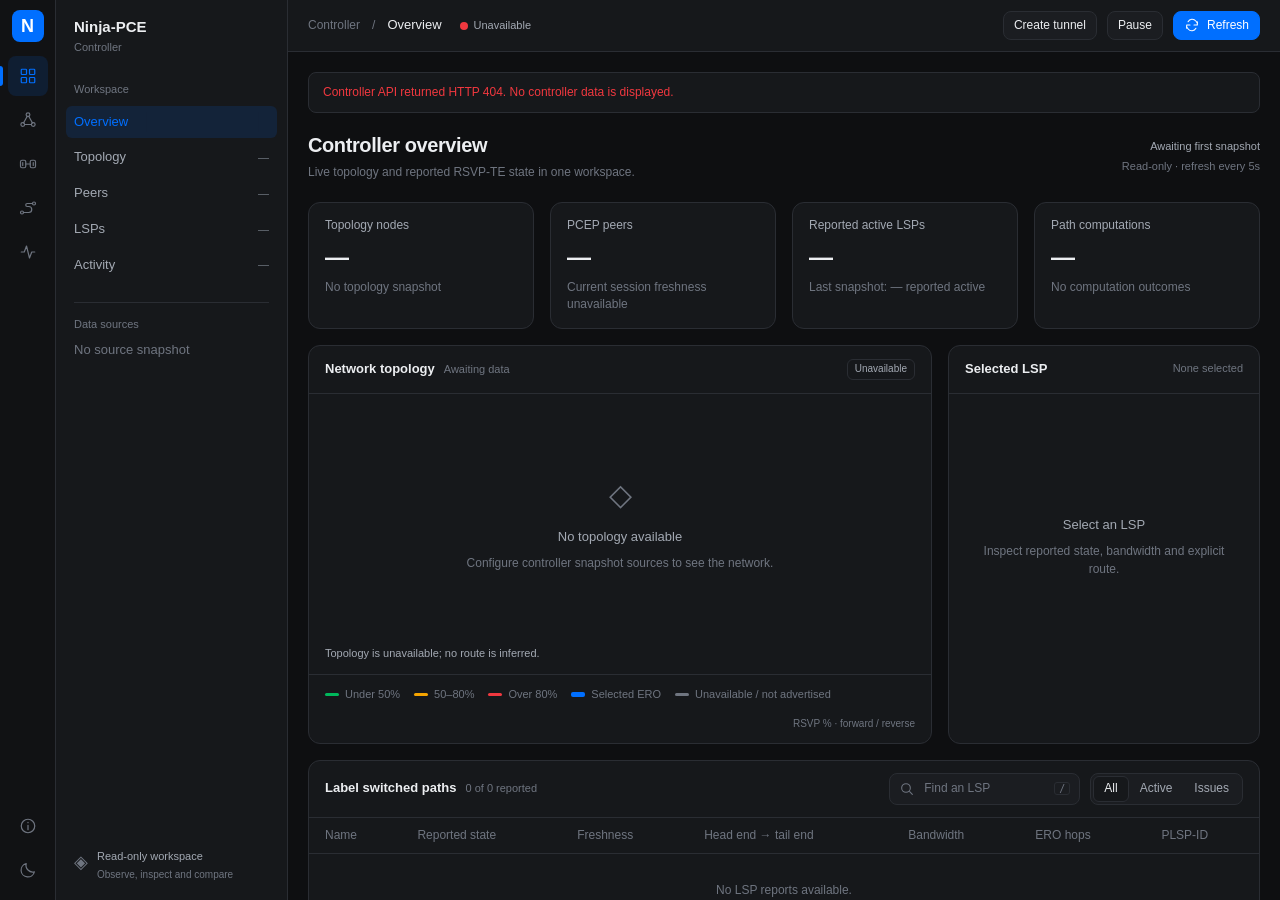
==== commit 31c998da: "feat: provision domain tunnels for authenticated dashboard users" ====
--- a/src/ninja_pce/web/index.html
+++ b/src/ninja_pce/web/index.html
@@ -91,14 +91,15 @@
       </div>
     </main>
   </div>
-  <dialog id="info-dialog" aria-labelledby="info-heading"><div class="dialog-heading"><h2 id="info-heading">Controller information</h2><button class="button compact" id="info-close">Close</button></div><p>This dashboard reads local controller snapshots. Tunnel creation requires separate operator access and a qualified headend. There is no public teardown control.</p><dl class="kv"><dt>Endpoint</dt><dd class="mono">GET /api/controller</dd><dt>Refresh</dt><dd id="info-refresh">Waiting for snapshot</dd><dt>Mode</dt><dd id="info-mode">Unknown</dd></dl><p class="muted">A reported ACTIVE LSP, a PCUpd acknowledgment and advertised reserved bandwidth are separate observations. None alone proves forwarding.</p><div id="info-sources"></div></dialog>
+  <dialog id="info-dialog" aria-labelledby="info-heading"><div class="dialog-heading"><h2 id="info-heading">Controller information</h2><button class="button compact" id="info-close">Close</button></div><p>This dashboard reads local controller snapshots. Tunnel creation requires authentication, deployment policy and a qualified headend transport. There is no public teardown control.</p><dl class="kv"><dt>Endpoint</dt><dd class="mono">GET /api/controller</dd><dt>Refresh</dt><dd id="info-refresh">Waiting for snapshot</dd><dt>Mode</dt><dd id="info-mode">Unknown</dd></dl><p class="muted">A reported ACTIVE LSP, a PCUpd acknowledgment and advertised reserved bandwidth are separate observations. None alone proves forwarding.</p><div id="info-sources"></div></dialog>
   <dialog id="create-tunnel-dialog" aria-labelledby="create-tunnel-heading">
     <div class="dialog-heading"><h2 id="create-tunnel-heading">Create tunnel</h2><button class="button compact" id="create-tunnel-close" type="button">Close</button></div>
     <p class="muted">Create an RSVP-TE LSP between two routers. Customer traffic steering is configured separately.</p>
-    <p id="creation-policy" class="creation-policy">Checking operator access and headend support…</p>
+    <p id="creation-policy" class="creation-policy">Checking authenticated access and domain policy…</p>
     <form id="create-tunnel-form">
       <fieldset id="creation-fields" disabled>
         <div class="creation-grid"><label>Headend<select id="creation-headend" required></select></label><label>Destination<select id="creation-destination" required></select></label></div>
+        <p id="creation-readiness" class="muted" role="status" aria-live="polite"></p>
         <label class="creation-bandwidth">Bandwidth <span class="muted">Mbps</span><input id="creation-bandwidth" type="number" min="0.000001" step="0.000001" value="1" required inputmode="decimal"></label>
       </fieldset>
       <section id="creation-preview" class="creation-preview" aria-labelledby="creation-preview-heading" hidden>
@@ -109,7 +110,8 @@
         <p id="creation-preview-expiry" class="muted"></p>
       </section>
       <div id="creation-status" class="creation-status" role="status" aria-live="polite"></div>
-      <div class="creation-actions"><button class="button" id="creation-check" type="button" hidden>Check status</button><button class="button primary" id="creation-submit" type="submit" disabled>Create tunnel</button></div>
+      <div class="creation-actions"><button class="button" id="creation-new" type="button" hidden>Start another tunnel</button><button class="button" id="creation-check" type="button" hidden>Check status</button><button class="button primary" id="creation-submit" type="submit" disabled>Create tunnel</button></div>
+      <section id="creation-operations" class="creation-operations" aria-label="Your tunnel operations" hidden><h3>Your recent operations</h3><div id="creation-operation-list"></div></section>
     </form>
   </dialog>
 </body>
--- a/src/ninja_pce/web/styles.css
+++ b/src/ninja_pce/web/styles.css
@@ -247,4 +247,8 @@
 .creation-preview p { font-size: 12px; overflow-wrap: anywhere; }
 .creation-preview pre { max-height: 250px; overflow: auto; margin: 12px 0; padding: 12px; background: var(--bg); border-radius: 6px; font-size: 11px; line-height: 1.6; white-space: pre; }
 .creation-actions { display: flex; justify-content: flex-end; gap: 8px; margin-top: 20px; }
+.creation-operations { margin-top: 20px; border-top: 1px solid var(--border); padding-top: 14px; }
+.creation-operations h3 { font-size: 13px; }
+#creation-operation-list { display: flex; flex-direction: column; gap: 8px; }
+#creation-operation-list button { text-align: left; font-size: 12px; overflow-wrap: anywhere; }
 @media (max-width: 600px) { .creation-grid { grid-template-columns: 1fr; } #create-tunnel-button { padding: 6px 9px; font-size: 11px; } }
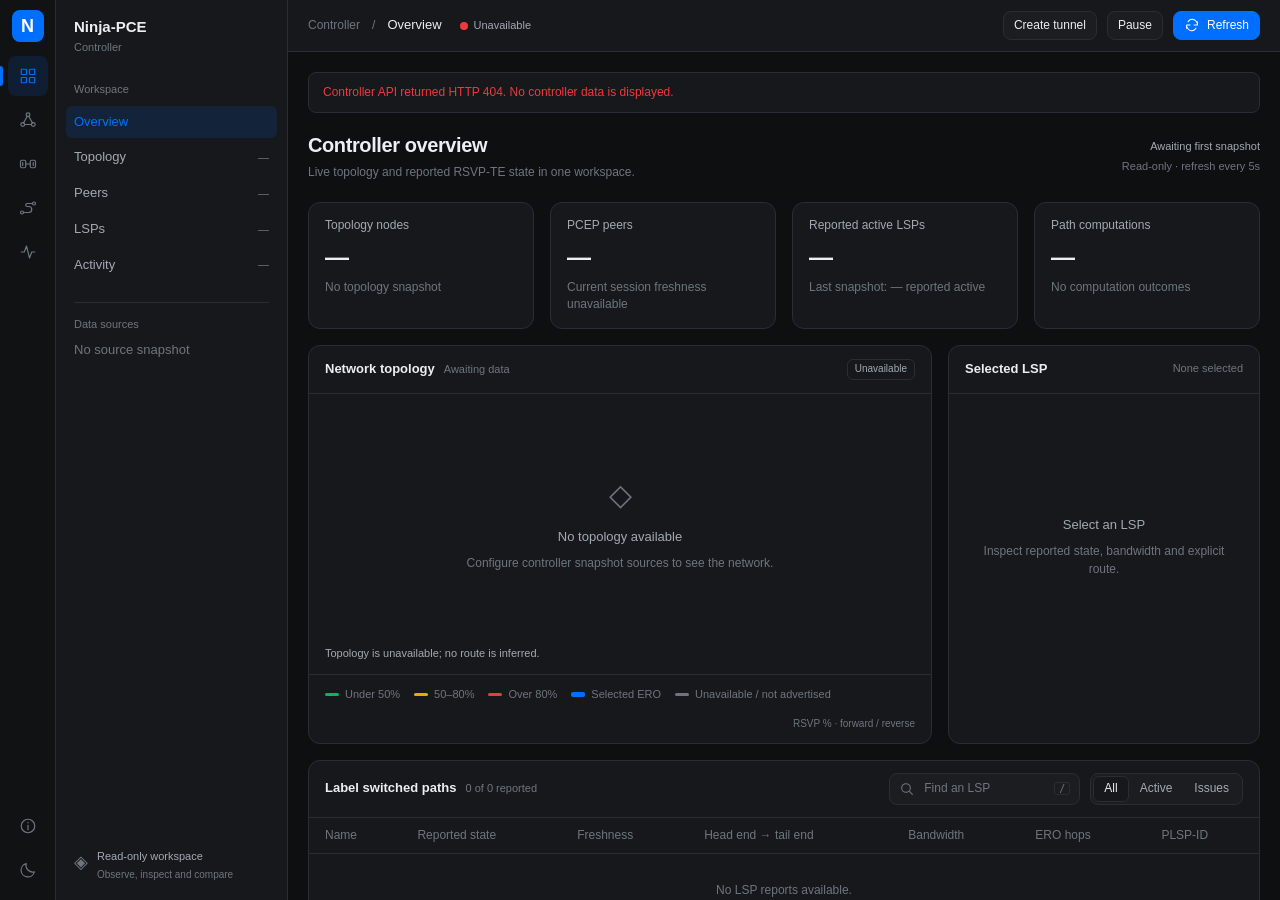
==== commit dca1f927: "feat: add clone-and-run application launcher" ====
--- a/src/ninja_pce/web/index.html
+++ b/src/ninja_pce/web/index.html
@@ -51,7 +51,7 @@
       </header>
 
       <div class="content" id="main-content" tabindex="-1">
-        <div class="banner demo-banner" id="demo-banner" role="status" hidden><span class="dot warn"></span><div><strong>Demo workspace</strong><span>Synthetic example data. No live controller or forwarding claim.</span></div><span class="banner-tag">Demo</span></div>
+        <div class="banner demo-banner" id="demo-banner" role="status" hidden><span class="dot warn"></span><div><strong>Sample workspace</strong><span>Explore a synthetic six-router network. No routers are connected.</span></div><span class="banner-tag">Sample</span></div>
         <div class="banner error-banner" id="error-banner" role="status" hidden></div>
         <div class="page-intro"><div><h2 id="view-heading">Controller overview</h2><p id="view-description">Live topology and reported RSVP-TE state in one workspace.</p></div><div class="snapshot-meta"><span id="snapshot-label">Awaiting first snapshot</span><span id="poll-label">Read-only · automatic refresh</span></div></div>
 
@@ -86,7 +86,7 @@
         <section class="card" data-views="peers" aria-labelledby="ledger-heading" hidden><header><h3 id="ledger-heading">Reservation ledger</h3><span class="tag" id="ledger-status">Unconfigured</span></header><div id="ledger-body" class="card-body"></div></section>
 
         <section class="card" data-views="activity" aria-labelledby="computations-heading" hidden><header><h3 id="computations-heading">Computation outcomes</h3><span class="header-detail">Advice and initial-path attempts</span></header><div class="tbl-wrap"><table><thead><tr><th scope="col">Time</th><th scope="col">Peer</th><th scope="col">Outcome</th><th scope="col">Path / reason</th><th scope="col">Bandwidth</th><th scope="col">Acknowledgment</th></tr></thead><tbody id="computation-table-body"></tbody></table></div><footer class="card-footer">Acknowledgment means processing was reported; it does not establish RSVP admission or operational success.</footer></section>
-        <section class="card log-card" data-views="overview activity" aria-labelledby="events-heading"><header><div class="card-heading"><h3 id="events-heading">Controller activity</h3><span class="header-detail" id="event-count">Latest 80 events</span></div><div class="segmented" aria-label="Activity filter"><button data-log-filter="all" aria-pressed="true">All</button><button data-log-filter="warning" aria-pressed="false">Warnings</button><button data-log-filter="error" aria-pressed="false">Errors</button></div></header><div id="event-log" class="log-viewer" role="log" aria-label="Controller events" aria-live="off" tabindex="0"><p class="log-empty">No controller events available.</p></div><footer class="card-footer"><span id="log-timezone">Times shown in your browser’s local timezone.</span><span>No simulated event feed</span></footer></section>
+        <section class="card log-card" data-views="overview activity" aria-labelledby="events-heading"><header><div class="card-heading"><h3 id="events-heading">Controller activity</h3><span class="header-detail" id="event-count">Latest 80 events</span></div><div class="segmented" aria-label="Activity filter"><button data-log-filter="all" aria-pressed="true">All</button><button data-log-filter="warning" aria-pressed="false">Warnings</button><button data-log-filter="error" aria-pressed="false">Errors</button></div></header><div id="event-log" class="log-viewer" role="log" aria-label="Controller events" aria-live="off" tabindex="0"><p class="log-empty">No controller events available.</p></div><footer class="card-footer"><span id="log-timezone">Times shown in your browser’s local timezone.</span><span id="activity-feed-note">Captured controller events</span></footer></section>
         <footer class="workspace-footer"><span>Ninja-PCE · Experimental controller</span><span>Read-only observation</span></footer>
       </div>
     </main>
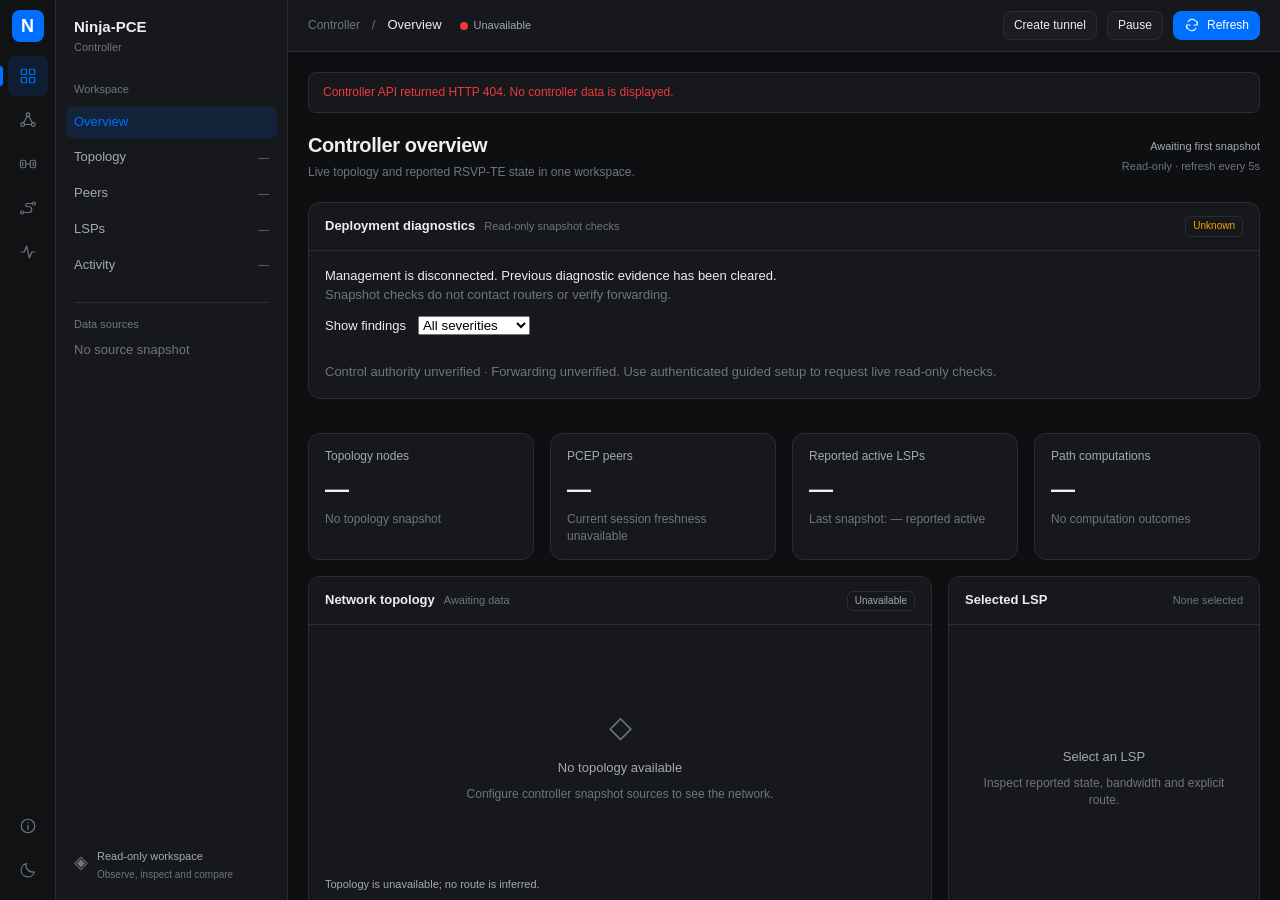
==== commit 2de86697: "feat(diag): structured health findings and repair guidance Share bounded read-only findings across C" ====
--- a/src/ninja_pce/web/index.html
+++ b/src/ninja_pce/web/index.html
@@ -53,7 +53,10 @@
       <div class="content" id="main-content" tabindex="-1">
         <div class="banner demo-banner" id="demo-banner" role="status" hidden><span class="dot warn"></span><div><strong>Sample workspace</strong><span>Explore a synthetic six-router network. No routers are connected.</span></div><span class="banner-tag">Sample</span></div>
         <div class="banner error-banner" id="error-banner" role="status" hidden></div>
+        <div class="banner" id="readiness-banner" role="status" hidden><span class="dot unknown" id="readiness-dot"></span><div><strong id="readiness-state"></strong><span id="readiness-message"></span></div><span class="tag" id="operating-mode"></span></div>
         <div class="page-intro"><div><h2 id="view-heading">Controller overview</h2><p id="view-description">Live topology and reported RSVP-TE state in one workspace.</p></div><div class="snapshot-meta"><span id="snapshot-label">Awaiting first snapshot</span><span id="poll-label">Read-only · automatic refresh</span></div></div>
+
+        <section class="card diagnostics" data-views="overview peers" aria-labelledby="diagnostics-heading"><header><div class="card-heading"><h3 id="diagnostics-heading">Deployment diagnostics</h3><span class="header-detail">Read-only snapshot checks</span></div><span class="tag" id="diagnostics-summary">Unknown</span></header><div class="card-body"><p id="diagnostics-status" role="status" aria-live="polite">Awaiting a diagnostic snapshot.</p><p id="diagnostics-scope" class="muted">Snapshot checks do not contact routers or verify forwarding.</p><label class="diagnostics-filter">Show findings<select id="diagnostics-filter"><option value="all">All severities</option><option value="blocker">Blockers</option><option value="warning">Warnings</option><option value="unknown">Unknown</option><option value="ok">Passed checks</option><option value="info">Information</option></select></label><div id="diagnostics-findings" class="diagnostics-findings"></div><ul id="diagnostics-limitations" class="muted"></ul><p class="muted">Control authority unverified · Forwarding unverified. Use authenticated guided setup to request live read-only checks.</p></div></section>
 
         <section class="stats" data-views="overview" aria-label="Controller summary">
           <article class="card stat"><div class="stat-label">Topology nodes</div><div class="stat-value" id="stat-nodes">—</div><div class="stat-detail" id="stat-links">No topology snapshot</div></article>
@@ -91,7 +94,7 @@
       </div>
     </main>
   </div>
-  <dialog id="info-dialog" aria-labelledby="info-heading"><div class="dialog-heading"><h2 id="info-heading">Controller information</h2><button class="button compact" id="info-close">Close</button></div><p>This dashboard reads local controller snapshots. Tunnel creation requires authentication, deployment policy and a qualified headend transport. There is no public teardown control.</p><dl class="kv"><dt>Endpoint</dt><dd class="mono">GET /api/controller</dd><dt>Refresh</dt><dd id="info-refresh">Waiting for snapshot</dd><dt>Mode</dt><dd id="info-mode">Unknown</dd></dl><p class="muted">A reported ACTIVE LSP, a PCUpd acknowledgment and advertised reserved bandwidth are separate observations. None alone proves forwarding.</p><div id="info-sources"></div></dialog>
+  <dialog id="info-dialog" aria-labelledby="info-heading"><div class="dialog-heading"><h2 id="info-heading">Controller information</h2><button class="button compact" id="info-close">Close</button></div><p>This dashboard reads local controller snapshots. Tunnel creation requires authentication, deployment policy and a qualified headend transport. There is no public teardown control.</p><dl class="kv"><dt>Endpoint</dt><dd class="mono">GET /api/controller</dd><dt>Refresh</dt><dd id="info-refresh">Waiting for snapshot</dd><dt>Mode</dt><dd id="info-mode">Unknown</dd><dt>Readiness</dt><dd id="info-readiness">Unknown</dd></dl><p class="muted">A reported ACTIVE LSP, a PCUpd acknowledgment and advertised reserved bandwidth are separate observations. None alone proves forwarding.</p><div id="info-sources"></div></dialog>
   <dialog id="create-tunnel-dialog" aria-labelledby="create-tunnel-heading">
     <div class="dialog-heading"><h2 id="create-tunnel-heading">Create tunnel</h2><button class="button compact" id="create-tunnel-close" type="button">Close</button></div>
     <p class="muted">Create an RSVP-TE LSP between two routers. Customer traffic steering is configured separately.</p>
--- a/src/ninja_pce/web/styles.css
+++ b/src/ninja_pce/web/styles.css
@@ -252,3 +252,20 @@
 #creation-operation-list { display: flex; flex-direction: column; gap: 8px; }
 #creation-operation-list button { text-align: left; font-size: 12px; overflow-wrap: anywhere; }
 @media (max-width: 600px) { .creation-grid { grid-template-columns: 1fr; } #create-tunnel-button { padding: 6px 9px; font-size: 11px; } }
+
+/* Bounded, text-only diagnostic evidence shared with the setup view. */
+.diagnostics { margin-bottom: 18px; }
+.diagnostics-filter { display: flex; align-items: center; gap: 12px; margin: 12px 0; }
+.diagnostics-filter select { width: auto; max-width: 100%; }
+.diagnostics-findings { display: grid; gap: 12px; margin: 14px 0; }
+.diagnostic-finding { border: 1px solid var(--border); border-left: 3px solid var(--text-3); border-radius: 7px; padding: 14px; min-width: 0; overflow-wrap: anywhere; }
+.diagnostic-finding h4 { margin: 0 0 6px; font-size: 13px; }
+.diagnostic-finding p { margin: 8px 0; }
+.diagnostic-finding pre { overflow: auto; max-height: 240px; white-space: pre-wrap; overflow-wrap: anywhere; font-size: 11px; }
+.diagnostic-finding[data-severity="blocker"] { border-left-color: var(--red); }
+.diagnostic-finding[data-severity="warning"], .diagnostic-finding[data-severity="unknown"] { border-left-color: var(--amber); }
+.diagnostic-tone-blocked { color: var(--red); }
+.diagnostic-tone-warning, .diagnostic-tone-unknown { color: var(--amber); }
+.diagnostic-tone-ok { color: var(--green); }
+.diagnostic-guidance { color: var(--text-2); }
+.diagnostics-actions { display: flex; gap: 10px; flex-wrap: wrap; margin-bottom: 12px; }
